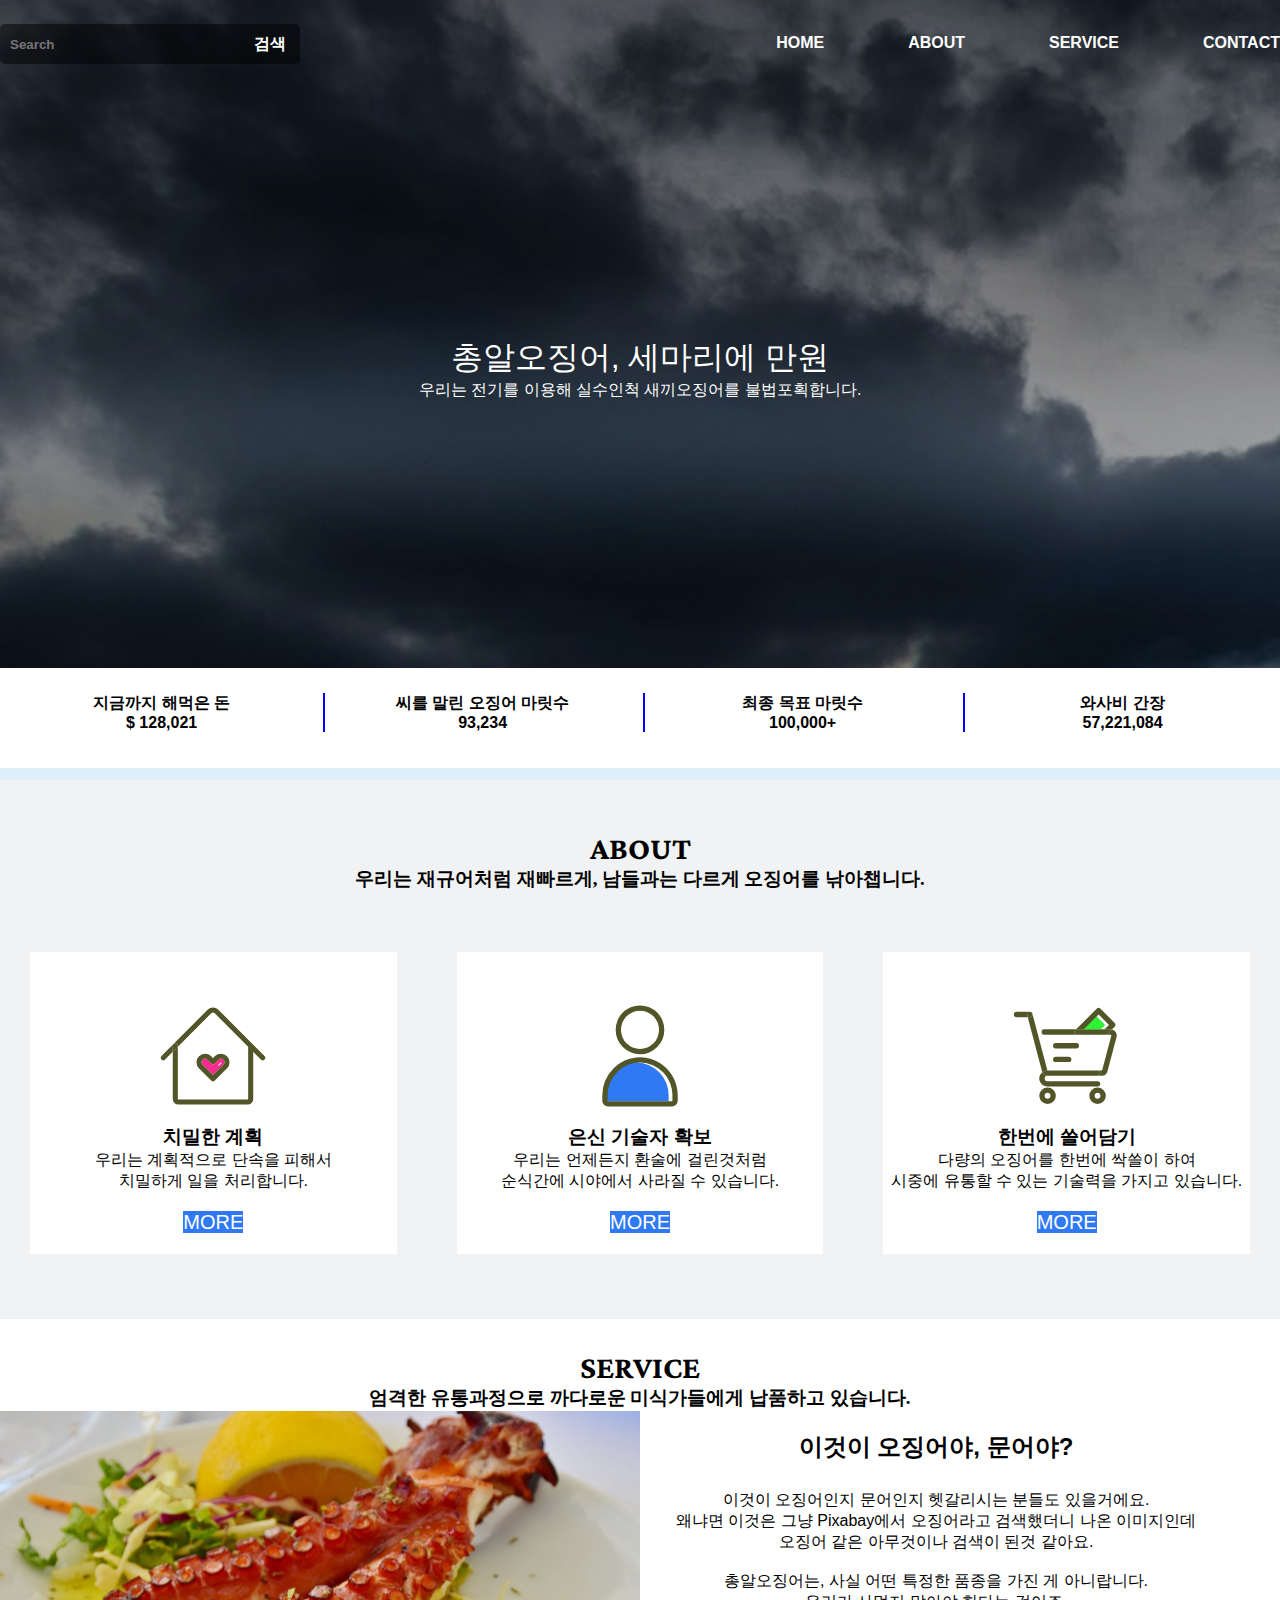
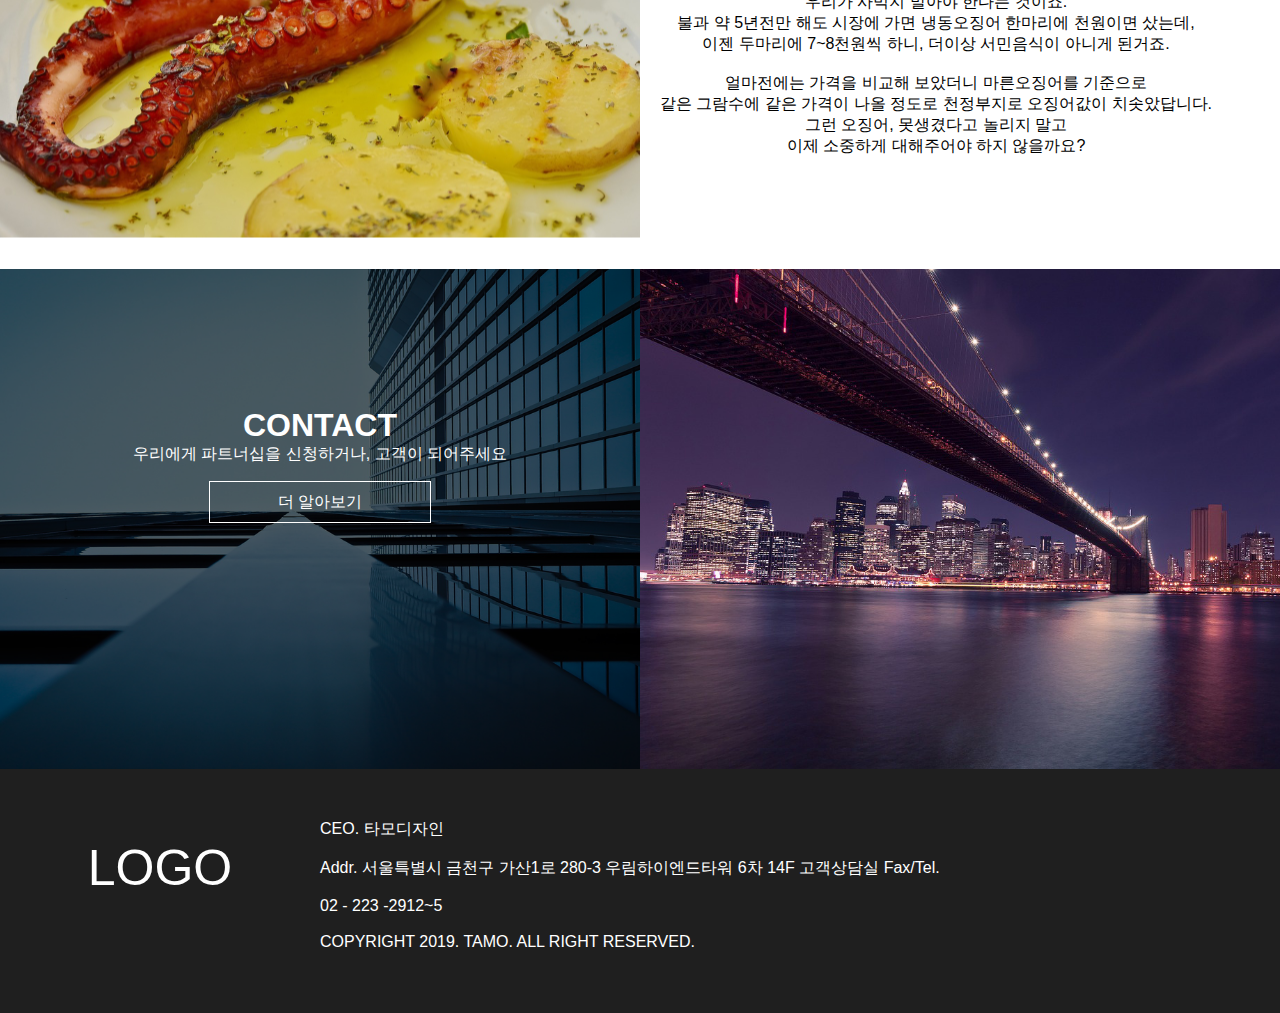
==== Part 8 html 공부하기/홈페이지 만들기 1/index.html @ d30d243d "혼자서 공부하기" ====
<!DOCTYPE html>
<html lang="ko">
    <head>
        <link rel="preconnect" href="https://fonts.googleapis.com">
        <link rel="preconnect" href="https://fonts.gstatic.com" crossorigin>
        <link rel="stylesheet"
        href="https://fonts.googleapis.com/css2?family=Crimson+Pro">
        <link rel="stylesheet"  href="style.css">
        <link rel = "icon" href ="image/favicon.ico">
    </head>
    <body>
        <div class="wrap">
            <div class="intro_bg" >
                <div class="header">
                    <div class="searchArea">
                        <form>
                            <input type="search" placeholder="Search">
                            <span>검색</span>
                        </form>
                    </div>
                    <ul class="nav">
                        <li><a href="#">HOME</a></li>
                        <li><a href="#">ABOUT</a></li>
                        <li><a href="#">SERVICE</a></li>
                        <li><a href="#">CONTACT</a></li>
                    </ul>

                </div>
                    <div class="text">
                        <h1>총알오징어, 세마리에 만원</h1>
                        <h4>우리는 전기를 이용해 실수인척 새끼오징어를 불법포획합니다.</h4>
                    </div>
            </div>
            <div>
                <div class="intro_second">
                    <div class="middle">
                        <div class="middle_4">
                            <div>
                                <h4>지금까지 해먹은 돈</h4>
                                <h4>$ 128,021</h4>
                            </div>
                        </div>

                        <div class="middle_4">
                            <div>
                                <h4>씨를 말린 오징어 마릿수</h4>
                                <h4>93,234</h4>
                            </div>
                        </div>

                        <div class="middle_4">
                            <div>
                                <h4>최종 목표 마릿수</h4>
                                <h4>100,000+</h4>
                            </div>
                        </div>

                        <div class="middle_4">
                            <div>
                                <h4>와사비 간장</h4>
                                <h4>57,221,084</h4>
                            </div>
                        </div>
                    </div>
                        <div class="middle_text">
                            <h1>ABOUT</h1>
                            <h3>우리는 재규어처럼 재빠르게, 남들과는 다르게 오징어를 낚아챕니다.</h3>
                        </div>

                        <div class="middle_third">
                            <div class="middle_third_3">
                                <div>
                                    <img src="image/icon2.svg" alt="첫번째 아이콘">
                                    <h3>치밀한 계획</h3>
                                    <li>우리는 계획적으로 단속을 피해서</li>
                                    <li>치밀하게 일을 처리합니다.</li>
                                    <div><a class="MORE" href="#">MORE</a></div>
                                </div>
                            </div>

                            <div class="middle_third_3">
                                <div>
                                    <img src="image/icon0.svg" alt="첫번째 아이콘">
                                    <h3>은신 기술자 확보</h3>
                                    <li>우리는 언제든지 환술에 걸린것처럼</li>
                                    <li>순식간에 시야에서 사라질 수 있습니다.</li>
                                    <div><a class="MORE" href="#">MORE</a></div>
                                </div>
                            </div>

                            <div class="middle_third_3">
                                <div>
                                    <img src="image/icon1.svg" alt="첫번째 아이콘">
                                    <h3>한번에 쓸어담기</h3>
                                    <li>다량의 오징어를 한번에 싹쓸이 하여</li>
                                    <li>시중에 유통할 수 있는 기술력을 가지고 있습니다.</li>
                                    <div><a class="MORE" href="#">MORE</a></div>
                                </div>
                            </div>

                        </div>

                </div>
            </div>


            <div class="intro_third">
                <div class="third">
                    <div class="third_text">
                        <h1>SERVICE</h1>
                        <h3>엄격한 유통과정으로 까다로운 미식가들에게 납품하고 있습니다.</h3>
                    </div>
                    <div class="service">
                        <div class="food_photo">
                          <img src="image/food.png">
                        </div>
                        <div class="contents2">
                            <h2>이것이 오징어야, 문어야?</h2>
                            이것이 오징어인지 문어인지 헷갈리시는 분들도 있을거에요. <br>
                            왜냐면 이것은 그냥 Pixabay에서 오징어라고 검색했더니 나온 이미지인데 <br>
                            오징어 같은 아무것이나 검색이 된것 같아요. <br><br>
                            
                            총알오징어는, 사실 어떤 특정한 품종을 가진 게 아니랍니다. <br>
                            우리가 사먹지 말아야 한다는 것이죠. <br>
                            불과 약 5년전만 해도 시장에 가면 냉동오징어 한마리에 천원이면 샀는데, <br>
                            이젠 두마리에 7~8천원씩 하니, 더이상 서민음식이 아니게 된거죠. <br><br>
                            
                            얼마전에는 가격을 비교해 보았더니 마른오징어를 기준으로 <br>
                            같은 그람수에 같은 가격이 나올 정도로 천정부지로 오징어값이 치솟았답니다. <br>
                            그런 오징어, 못생겼다고 놀리지 말고 <br>
                            이제 소중하게 대해주어야 하지 않을까요?<br>
                        </div>
                      </div>
              
                </div>
            </div>

            <div class="intro_Fourth">
                <div class="intro_Fourth_text">
                    <ul>
                        <li>
                            <h1>CONTACT</h1>
                            <div>우리에게 파트너십을 신청하거나, 고객이 되어주세요</div>
                            <div class="more2">더 알아보기</div>
                        </li>
                        <li></li>
                    </ul>
                </div>
            </div>
            <div class="intro_Fifth">
                <div class="intro_Fifth_text">
                    <ul>
                        <li>
                            <div>LOGO</div>
                            <div>
                                CEO. 타모디자인 <br><br>
                                Addr. 서울특별시 금천구 가산1로 280-3 우림하이엔드타워 6차 14F 고객상담실 Fax/Tel. <br><br>
                                02 - 223 -2912~5 <br><br>
                                COPYRIGHT 2019. TAMO. ALL RIGHT RESERVED.
                            </div>
                        </li>
                    </ul>
                </div>
            </div>
        </div>

    </body> 
</html>
---- Part 8 html 공부하기/홈페이지 만들기 1/style.css ----
*{
    font-family: 'Nanum Myeongjo',sans-serif;
    list-style: none;
    text-decoration: none;
    border-collapse: collapse;
    margin: 0px;
    padding: 0px;
    color: black;
}

.intro_bg{
    background-image:url("image/intro.png");
    width: 100%;
    height: 718px;
}
.text{
    margin-top: 250px;
    text-align: center;
}
.text > h1{
    color: white;
    font-weight: normal;
}

.text > h4{
    color: white;
    font-weight: normal;
}

.header{
    display: flex;
    width: 1280px;
    margin: auto;
    height: 86px;
}

.searchArea{
    width: 300px;
    height: 40px;
    background: rgba(0, 0, 0, 0.5);
    border-radius: 5px;
    margin-top: 24px;
}

.searchArea > form > input{
    border: none;
    font-weight: bolder;
    padding: 10px;
    width: 250px;
    height: 40px;
    color: white;
    background: rgba(0, 0, 0, 0);
}
.searchArea > form > span{
    width: 50px;
    color: white;
    font-weight: bold;
    cursor: pointer;
}

.nav{
    font-weight:bolder;
    display: flex;
    line-height: 86px;
    justify-content: flex-end;
    width: calc(1280px - 300px);
    
}

.nav > li{
    margin-left: 84px;
}

.nav > li > a {
    color: white;
}

.intro_second{
    background-color:#F1F2F3;
    width: 100%;
    height: 601px;
}

.intro_third{
    background-color: white;
    width: 100%;
    height: 550px;
}

.middle {
    display: flex;
    width: 1280px;
    margin: auto;
    position: relative;
    top: -50px;
}

.middle_4{
    flex: 1;
    top: 652px;
    left: 320px;
    width: 280px;
    height: 100px;
    background: #FFFFFF 0% 0% no-repeat padding-box;
    text-align: center;
    border-bottom: 12px solid #dcf1fb; padding: 0 0 0 0.2em;
    
}
.middle_4 > div{
    margin-top: 25px;
}
.middle_4:not(:first-child) > div{
    border-left: 2px solid blue;
}

.middle_text{
    text-align: center;
}

.middle_text > h1{
    font-family: 'Crimson Pro', serif;
}
.middle_text > h3{
    font-family: 'Nanum Myeongjo', serif;
}

.middle_third{
    display: flex;
    text-align: center;
    width: 1280px;
    margin: auto;
    padding-top: 30px;
}
.middle_third_3{
    top: 967px;
    left: 319px;
    width: 413px;
    height: 302px;
    background-color: white;
    margin: 30px;
}
.middle_third_3 > div{
    padding-top: 40px;
}

.middle_third_3> div >div{
    padding-top: 15px;

}


.MORE{
    width:100px;
    height: 30px;
    background: #2F7AF4;
    color: #fff;
    font-size: 20px;
    line-height: 30px;
    margin:25px auto;
  
}

.intro_Fourth{
    background-image:url("image/contact.png");
    width: 100%;
    height: 500px;
    /* 아래 세줄코드는 배경이미지를 조정하여 화면에 맞게 배열해준다 */
    background-repeat: no-repeat;
    background-position: center;
    background-size: cover;
}
.intro_Fifth{
    background-color: #1F1F1F;
    width: 100%;
    height: 244px;
}

.third_text > h1{
    font-family: 'Crimson Pro', serif;
}
.third_text > h3{
    font-family: 'Nanum Myeongjo', serif;
}

.third{
    text-align: center;
    padding-top: 30px;
}
.service {
    width:1280px;
    display: flex;
    margin: auto;
    height:427px;
  }

  
  .service > .contents2 {
    padding: 20px;
  }
  .service > .contents2 > h2{
    margin-bottom: 27px;
  }
  

.intro_Fourth_text > ul{
    display: flex;
    padding-top: 138px;
}
.intro_Fourth_text > ul > li{
    flex: 1;
    text-align: center;
}
.intro_Fourth_text > ul > li >h1,
.intro_Fourth_text > ul > li > div{
    color: white;
}
.more2{
    width:220px;
    height:40px;
    border: 1px solid #fff;
    color: #fff;
    line-height: 40px;
    cursor: pointer;
    margin:16px auto;
}

.logo{
    width: 118px;
    height: 118px;
}

.intro_Fifth_text > ul >li{
    display: flex;
    padding-top: 50px;
    
}

.intro_Fifth_text > ul >li >:first-child{
    flex: 3;
    font-size: 50px;
    text-align: center;
    padding-top: 20px;
    color: white;

}

.intro_Fifth_text > ul >li >:last-child{
    flex: 9;
    color: white;
}
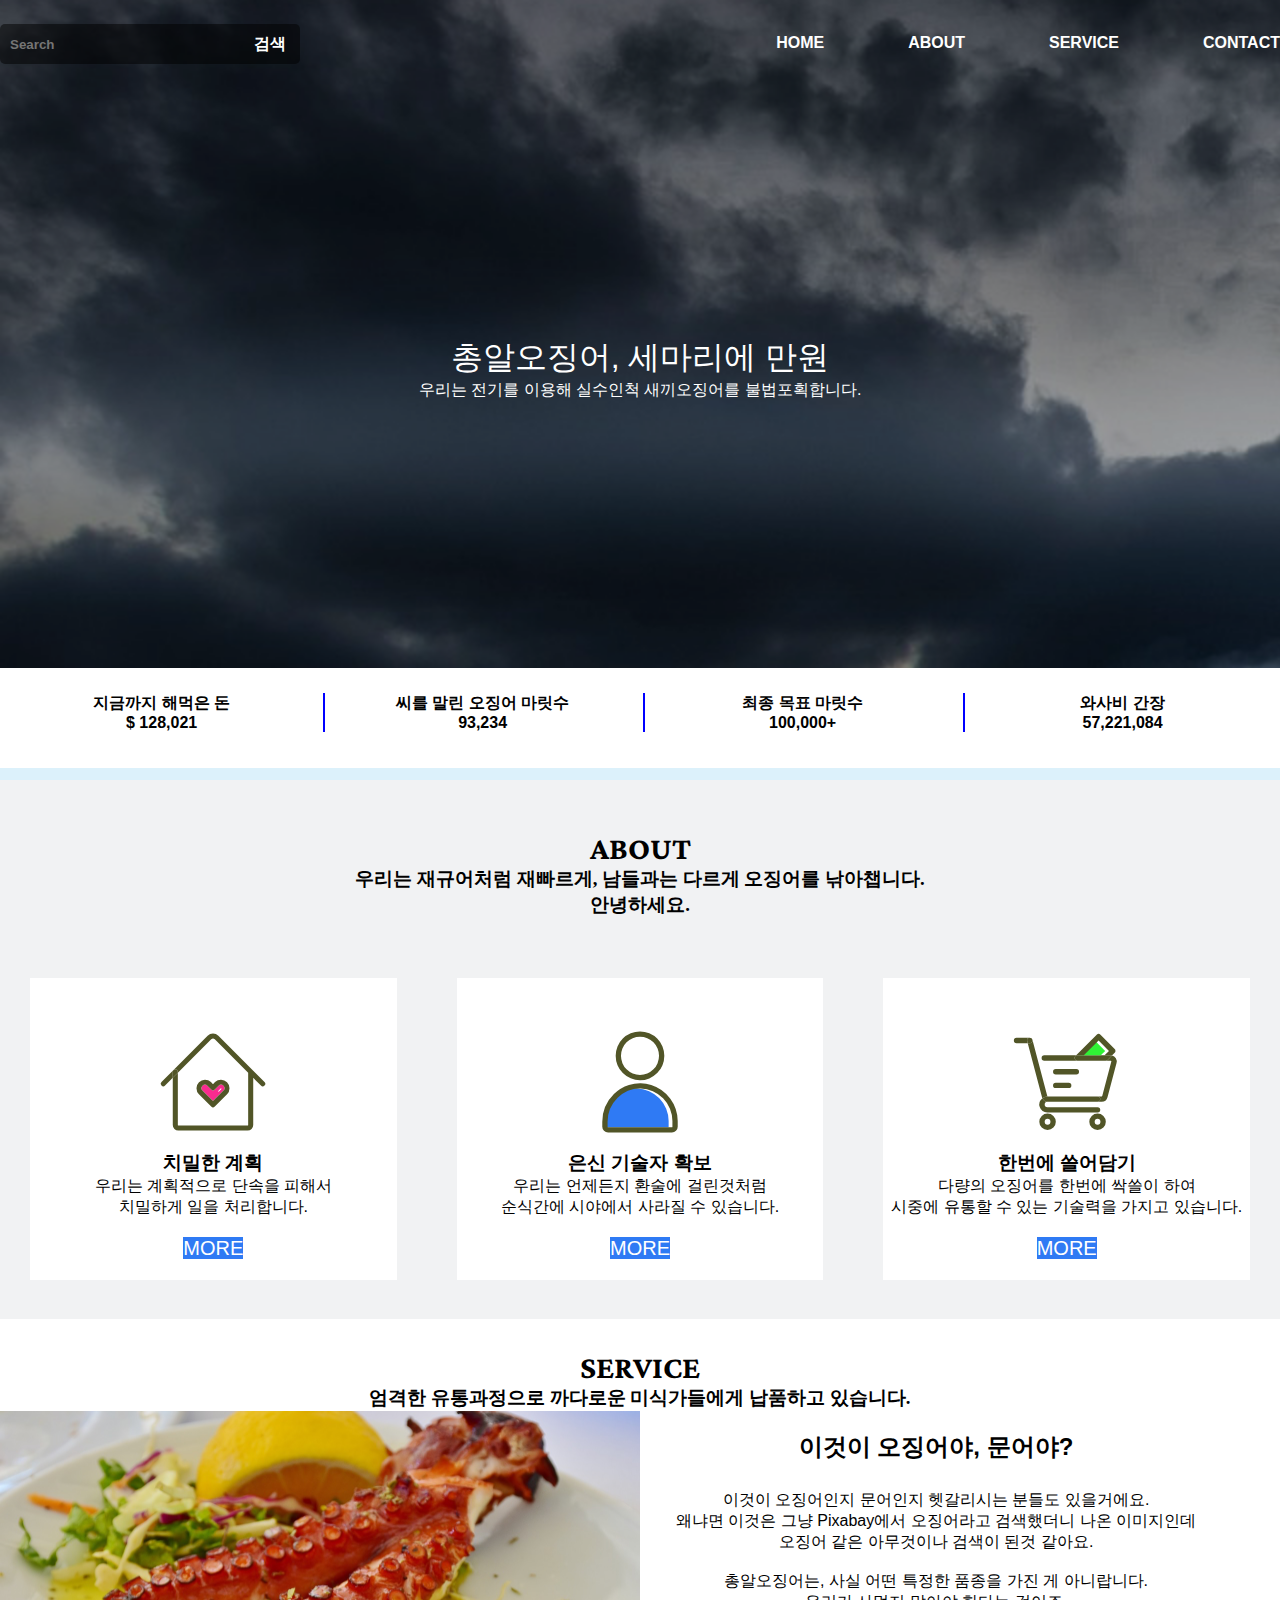
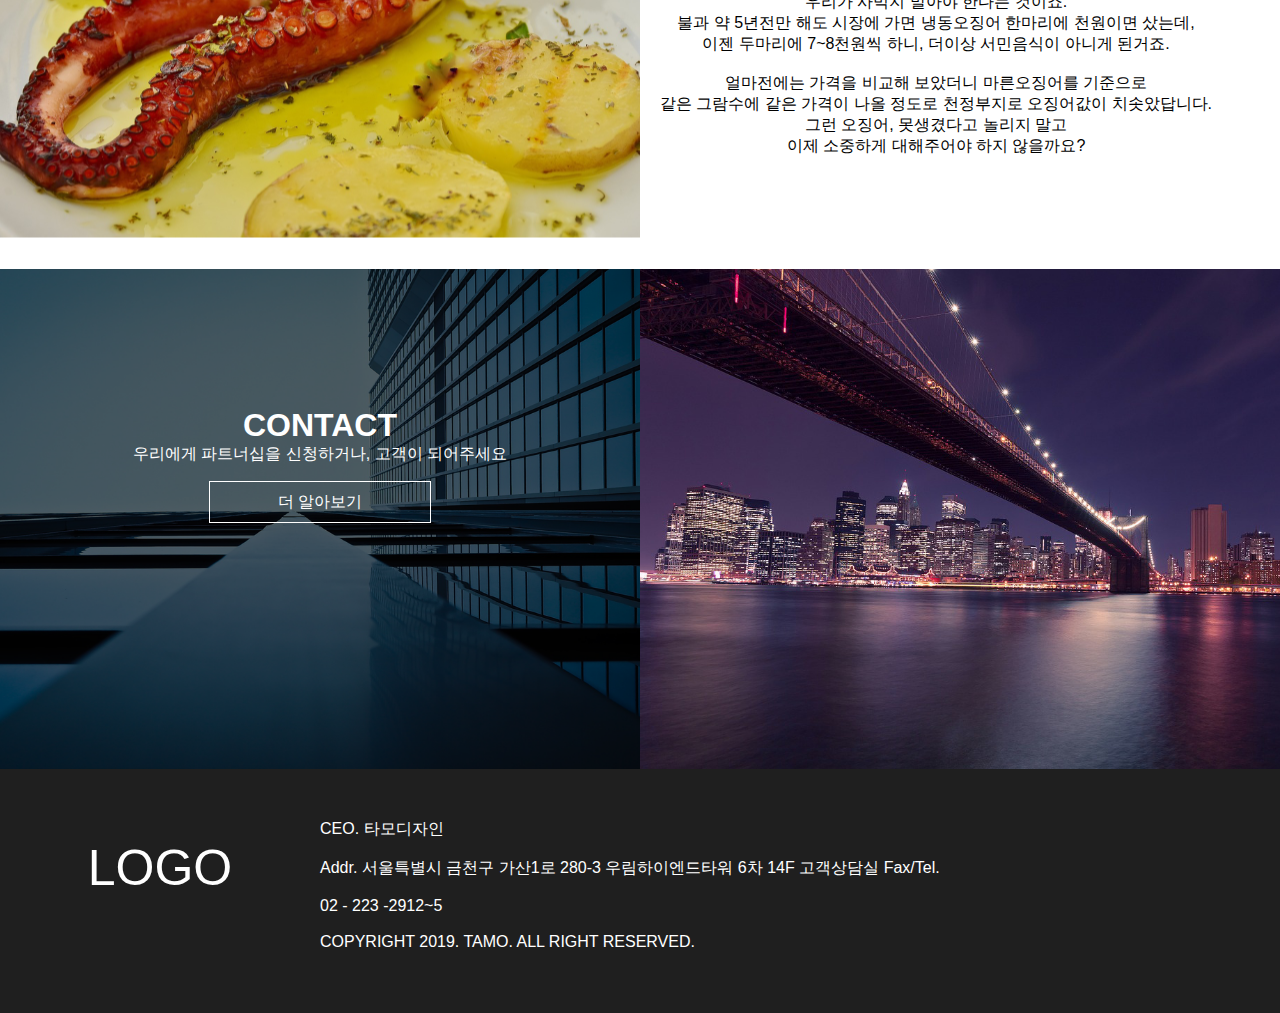
==== commit 9b1ce04b: "공부하기" ====
--- a/Part 8 html 공부하기/홈페이지 만들기 1/index.html
+++ b/Part 8 html 공부하기/홈페이지 만들기 1/index.html
@@ -65,6 +65,7 @@
                         <div class="middle_text">
                             <h1>ABOUT</h1>
                             <h3>우리는 재규어처럼 재빠르게, 남들과는 다르게 오징어를 낚아챕니다.</h3>
+                            <h3>안녕하세요.</h3>
                         </div>
 
                         <div class="middle_third">
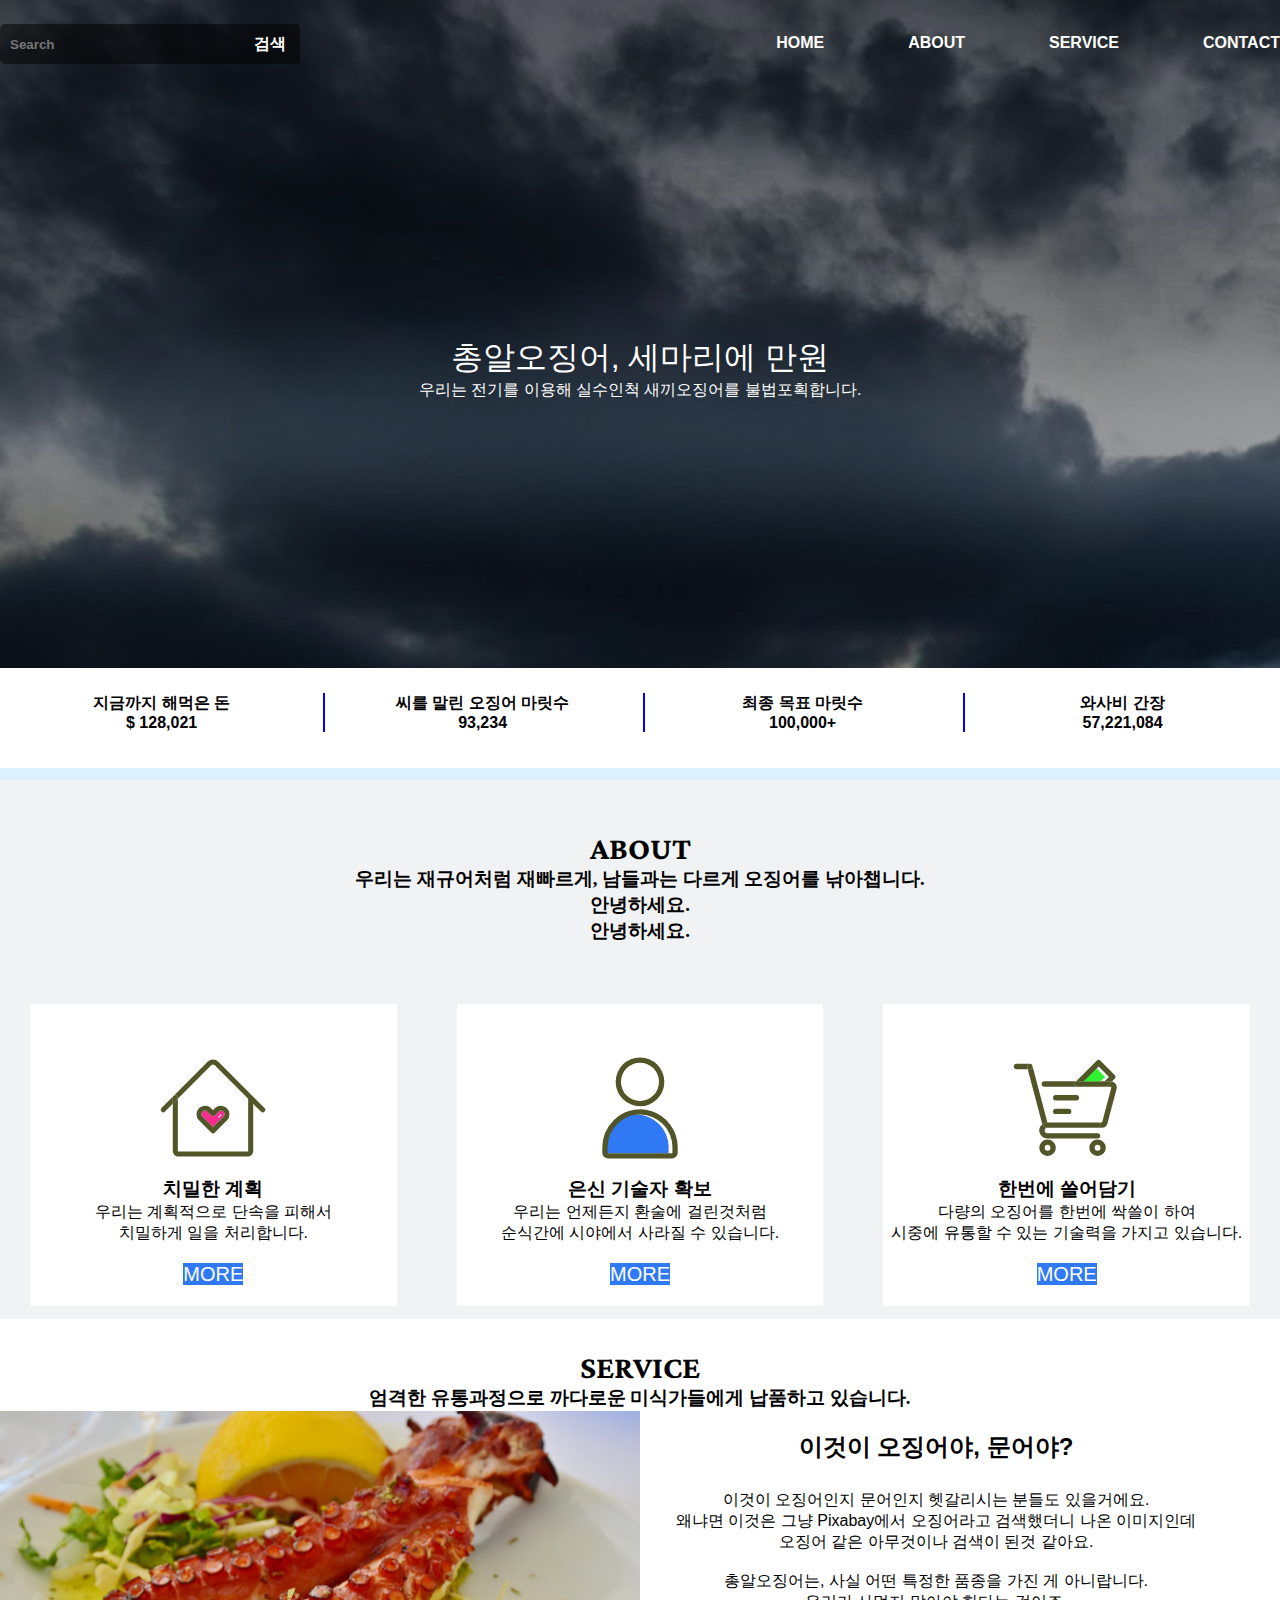
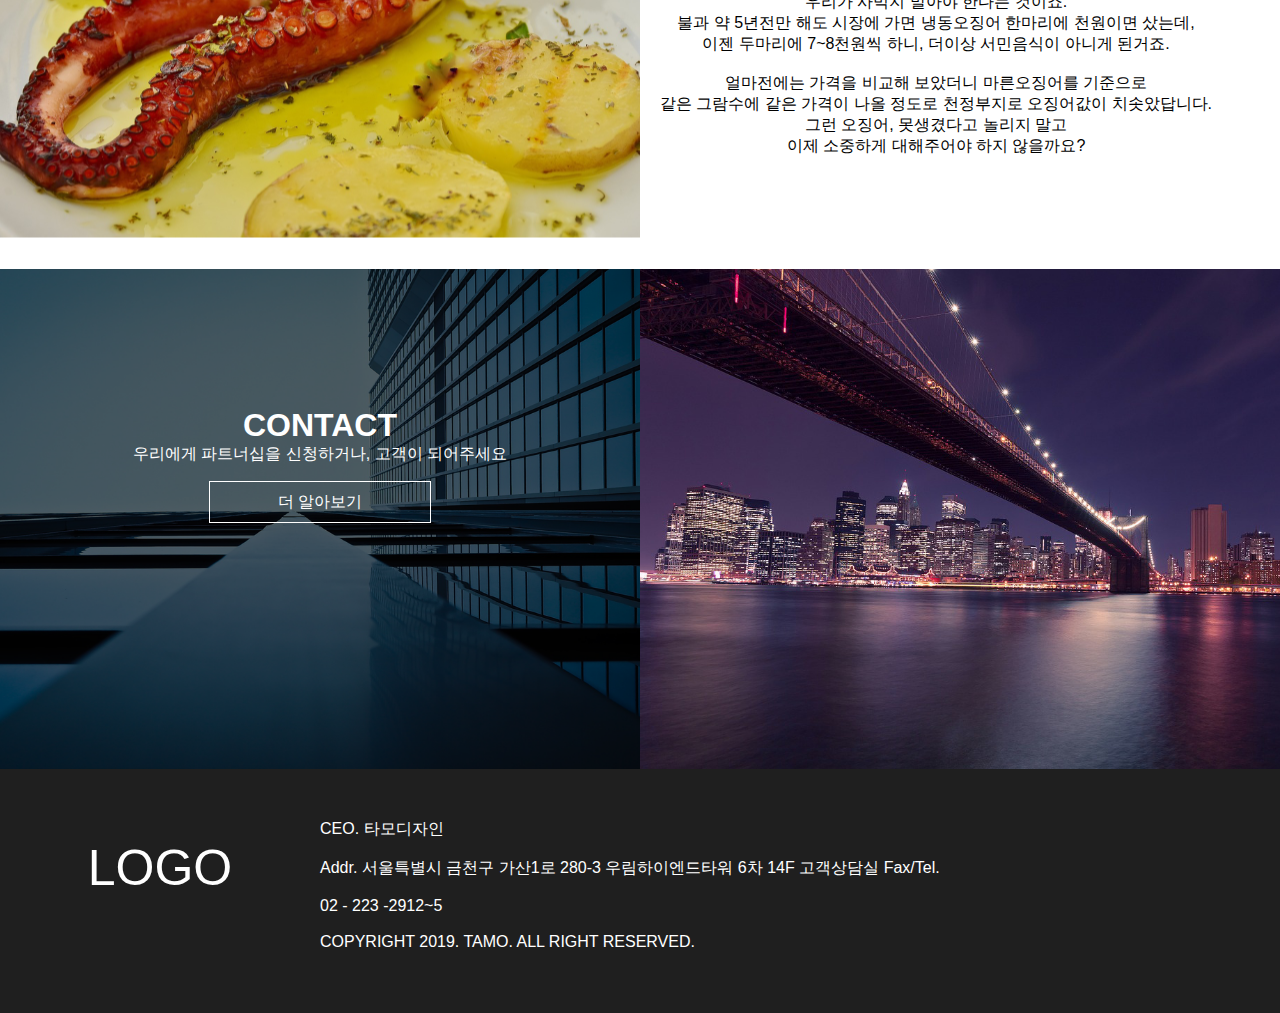
==== commit bc7abe6c: "혼자서 공부하기" ====
--- a/Part 8 html 공부하기/홈페이지 만들기 1/index.html
+++ b/Part 8 html 공부하기/홈페이지 만들기 1/index.html
@@ -65,6 +65,7 @@
                         <div class="middle_text">
                             <h1>ABOUT</h1>
                             <h3>우리는 재규어처럼 재빠르게, 남들과는 다르게 오징어를 낚아챕니다.</h3>
+                            <h3>안녕하세요.</h3>
                             <h3>안녕하세요.</h3>
                         </div>
 
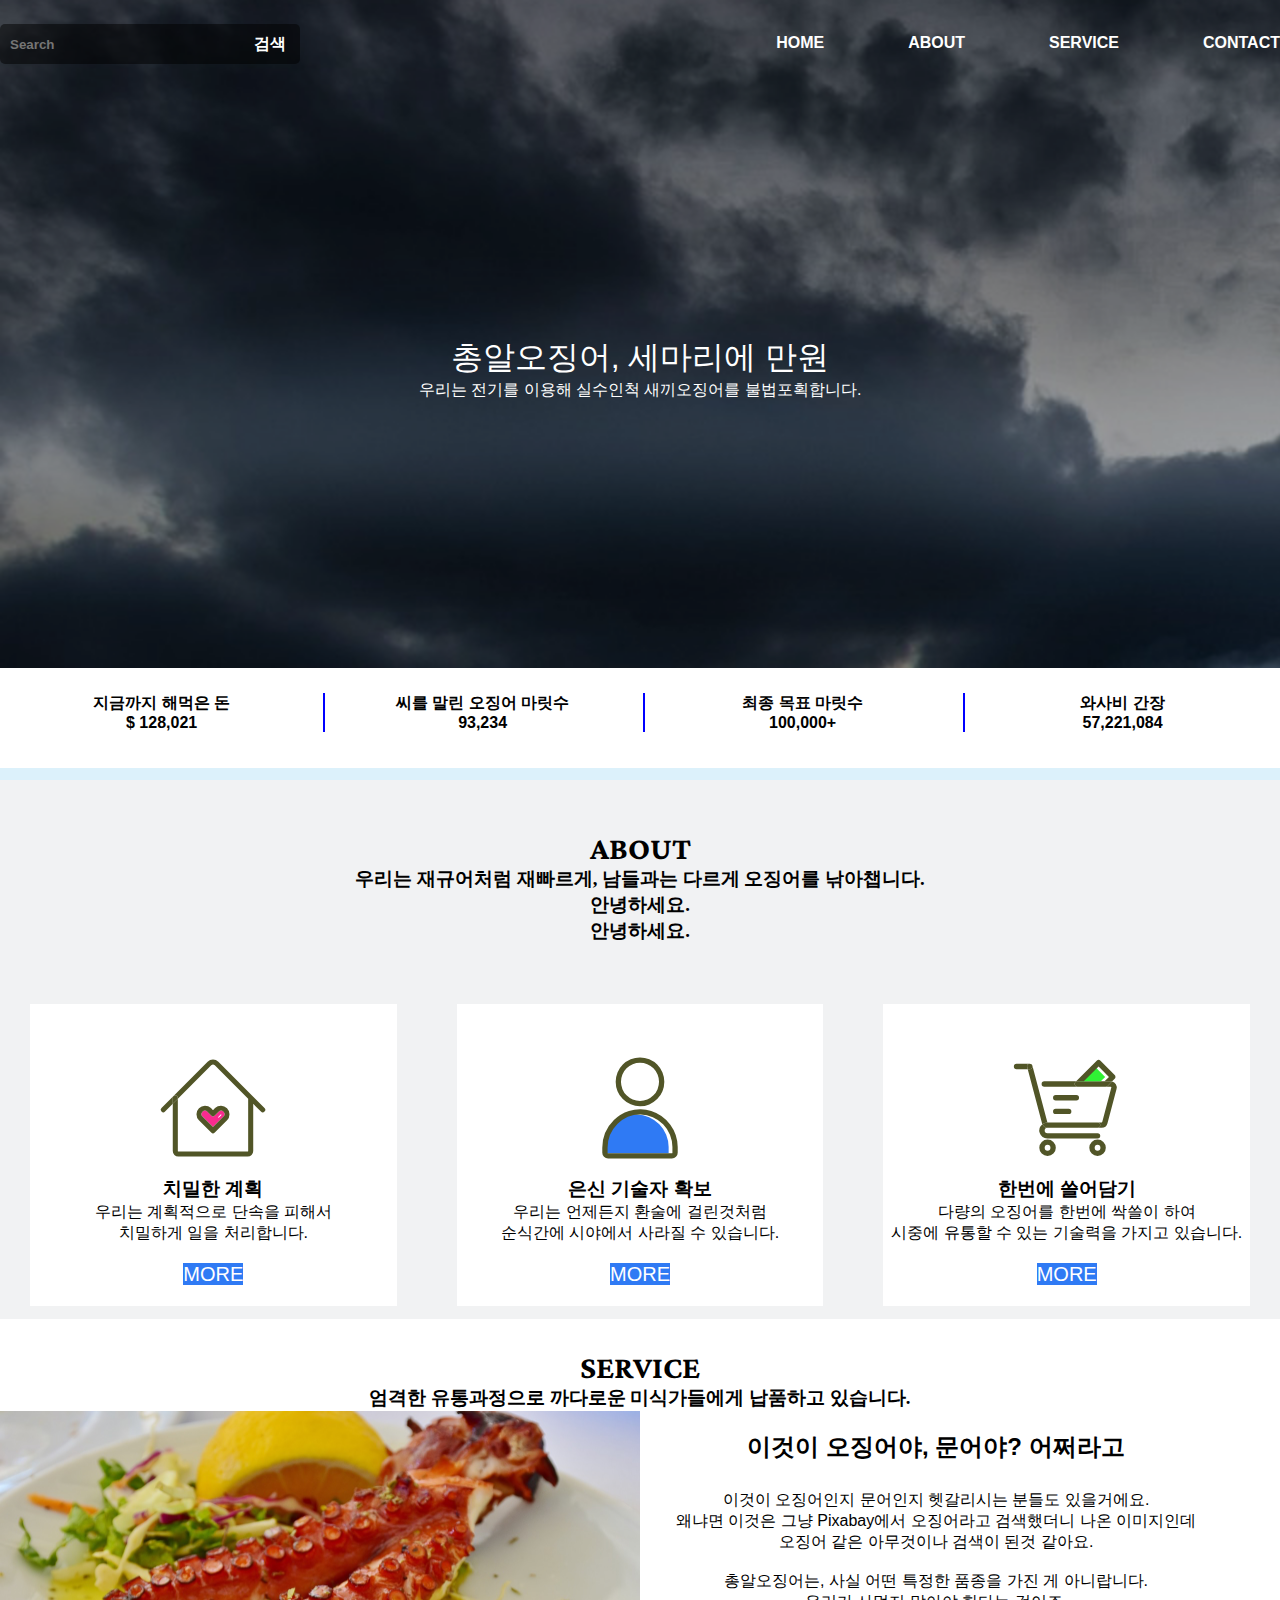
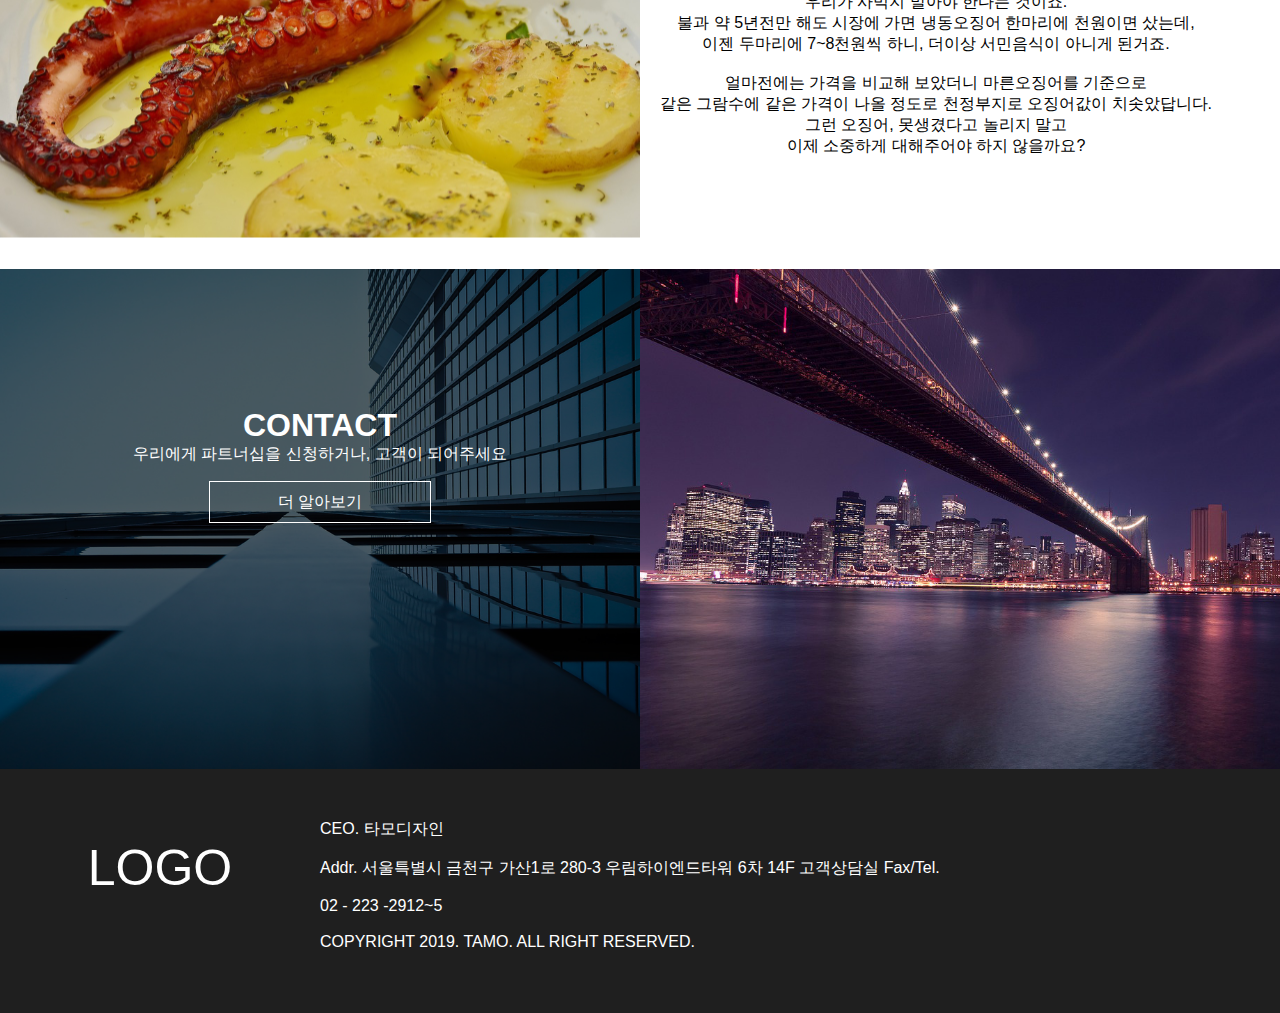
==== commit 62c9cc88: "수정" ====
--- a/Part 8 html 공부하기/홈페이지 만들기 1/index.html
+++ b/Part 8 html 공부하기/홈페이지 만들기 1/index.html
@@ -117,7 +117,7 @@
                           <img src="image/food.png">
                         </div>
                         <div class="contents2">
-                            <h2>이것이 오징어야, 문어야?</h2>
+                            <h2>이것이 오징어야, 문어야?  어쩌라고</h2>
                             이것이 오징어인지 문어인지 헷갈리시는 분들도 있을거에요. <br>
                             왜냐면 이것은 그냥 Pixabay에서 오징어라고 검색했더니 나온 이미지인데 <br>
                             오징어 같은 아무것이나 검색이 된것 같아요. <br><br>
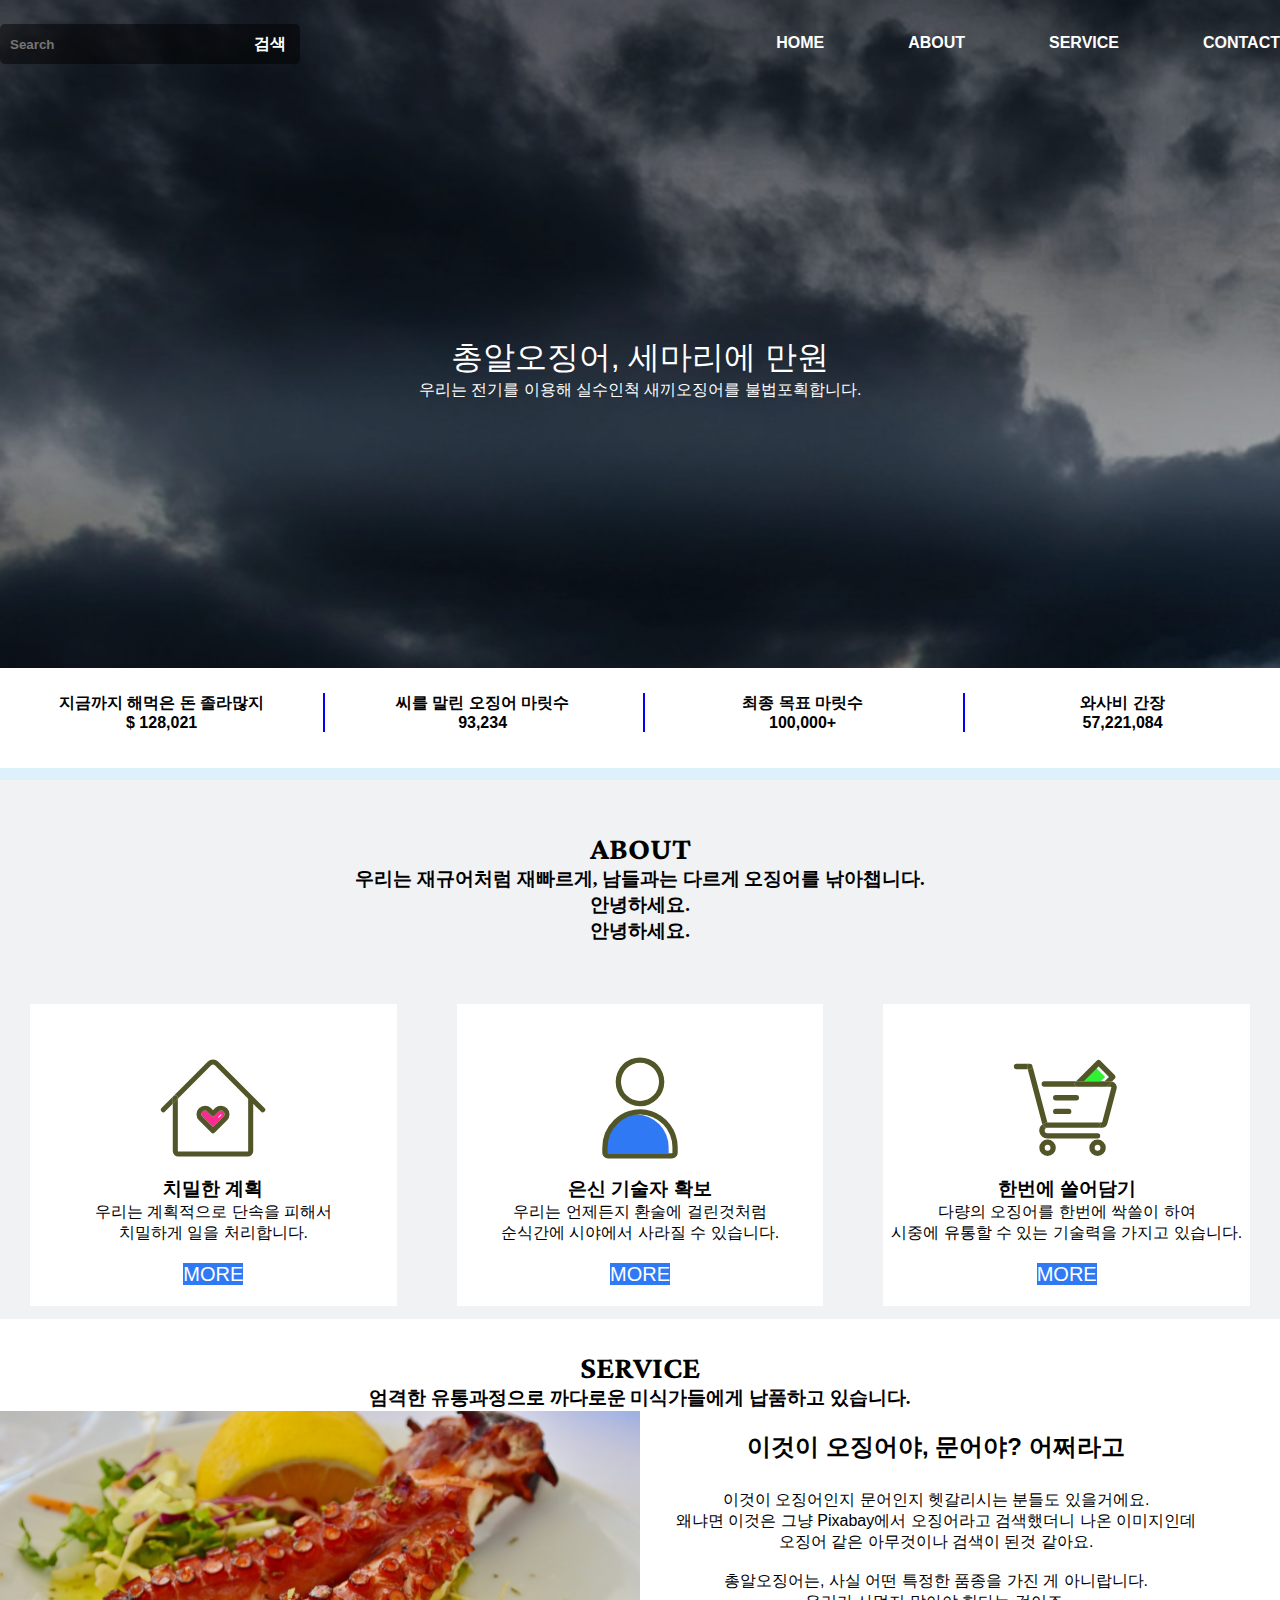
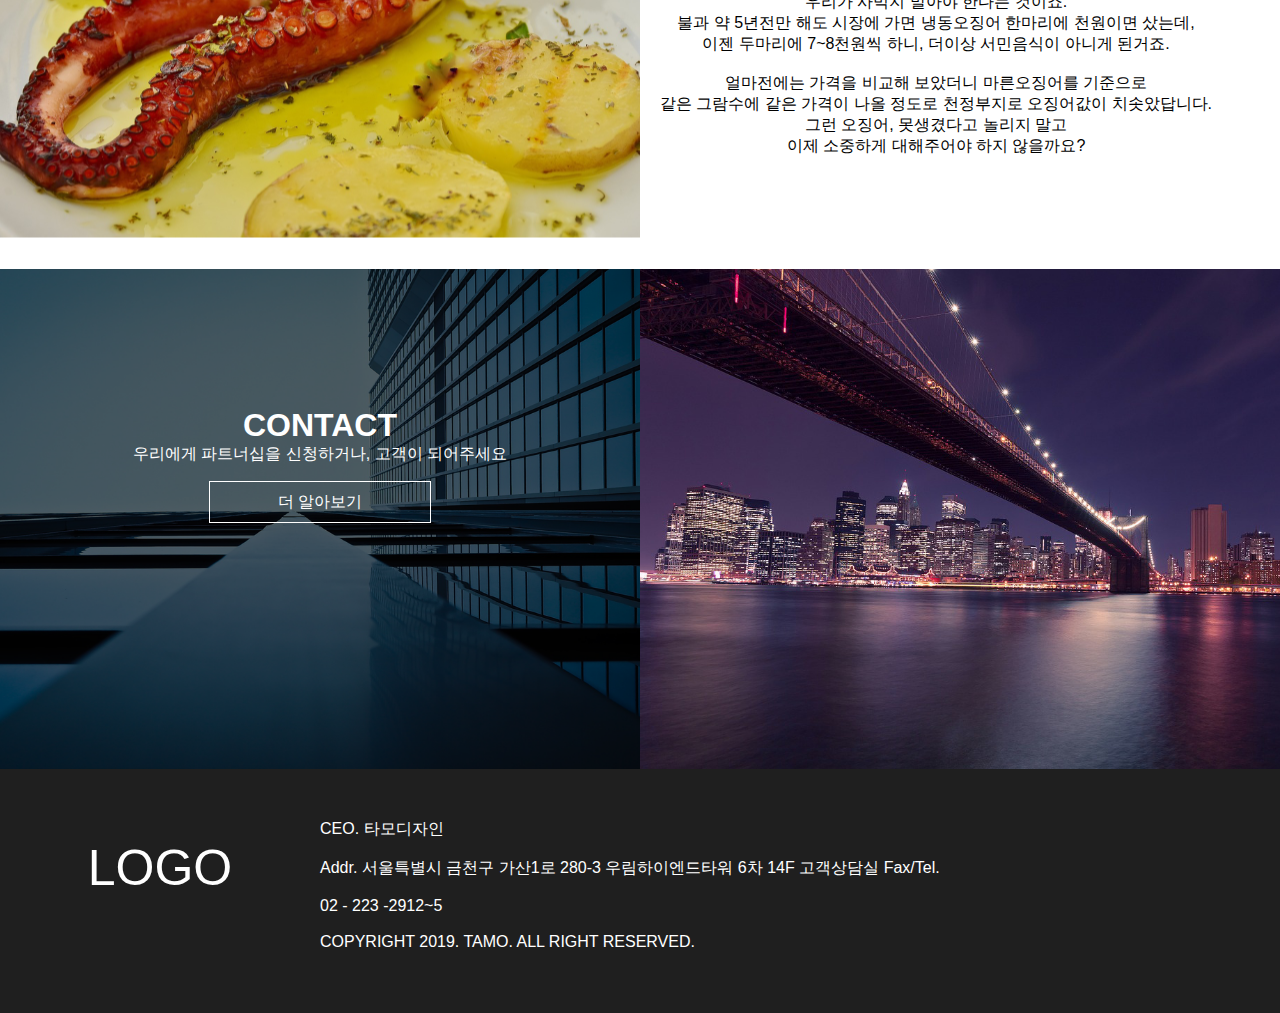
==== commit 39169ce9: "혼자서 공부하기" ====
--- a/Part 8 html 공부하기/홈페이지 만들기 1/index.html
+++ b/Part 8 html 공부하기/홈페이지 만들기 1/index.html
@@ -36,7 +36,8 @@
                     <div class="middle">
                         <div class="middle_4">
                             <div>
-                                <h4>지금까지 해먹은 돈</h4>
+                                <h4>지금까지 해먹은 돈 졸라많지
+                                </h4>
                                 <h4>$ 128,021</h4>
                             </div>
                         </div>
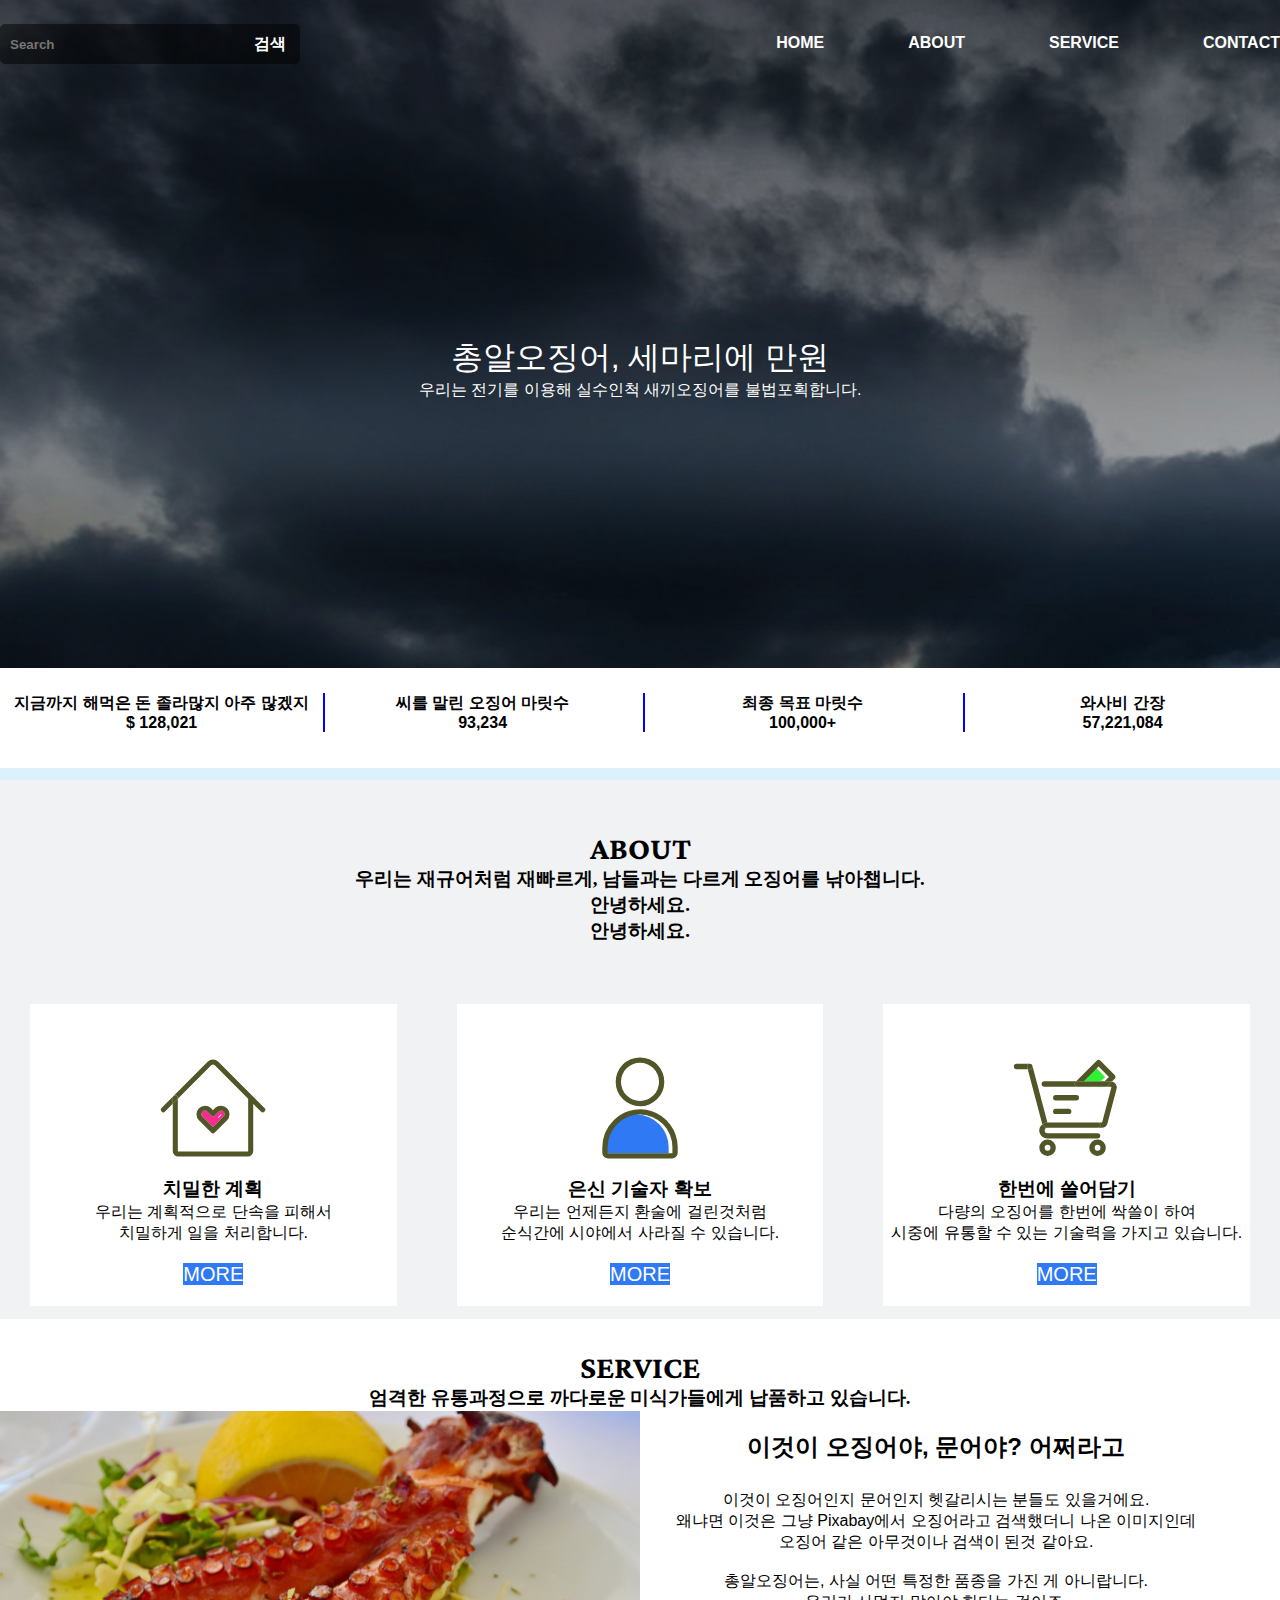
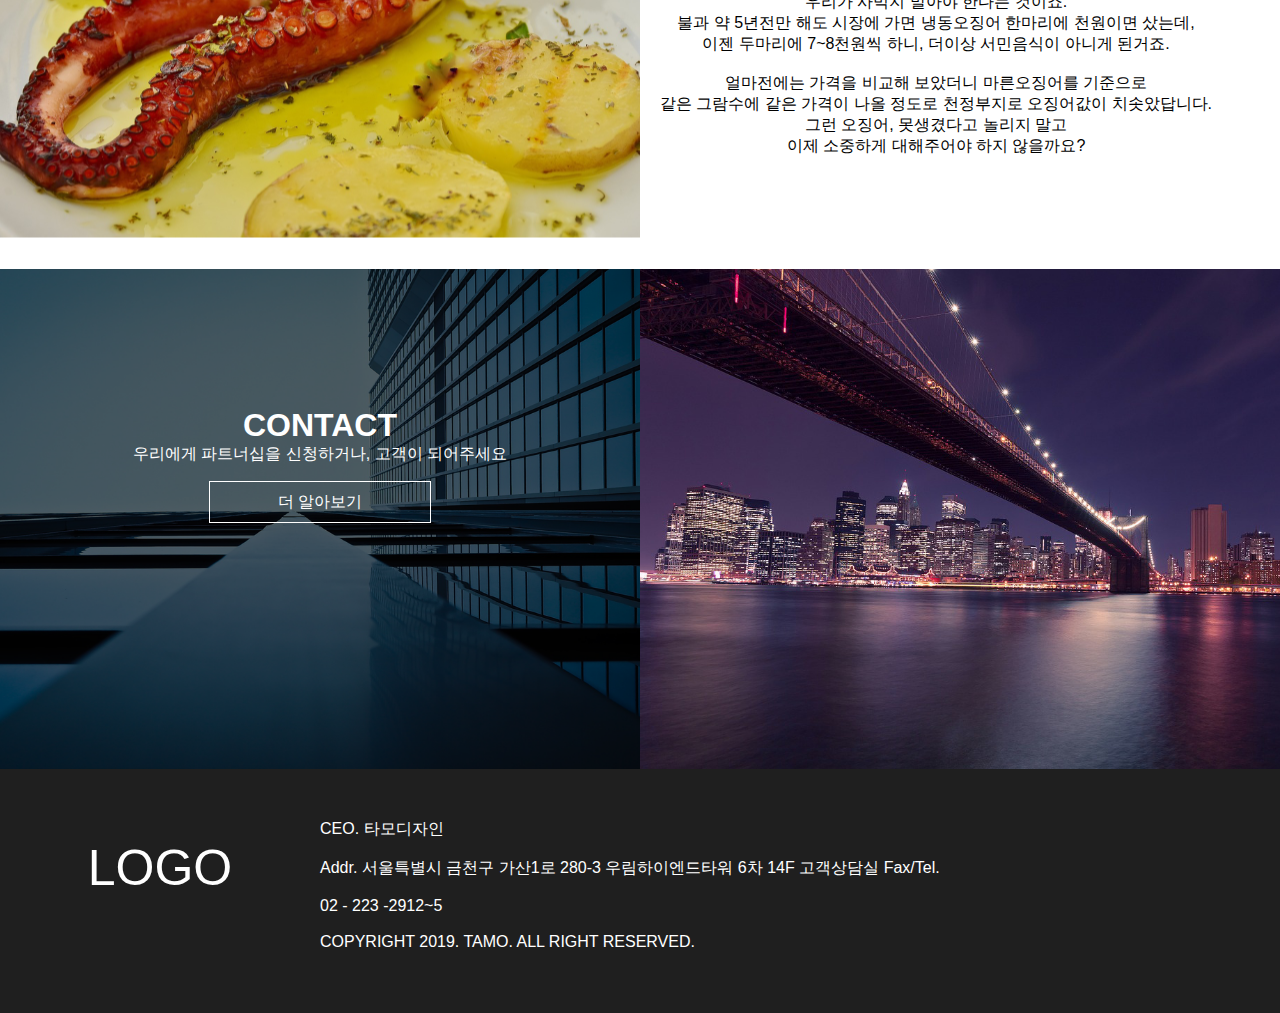
==== commit fce4142c: "혼자서 공부하기" ====
--- a/Part 8 html 공부하기/홈페이지 만들기 1/index.html
+++ b/Part 8 html 공부하기/홈페이지 만들기 1/index.html
@@ -36,7 +36,7 @@
                     <div class="middle">
                         <div class="middle_4">
                             <div>
-                                <h4>지금까지 해먹은 돈 졸라많지
+                                <h4>지금까지 해먹은 돈 졸라많지 아주 많겠지
                                 </h4>
                                 <h4>$ 128,021</h4>
                             </div>
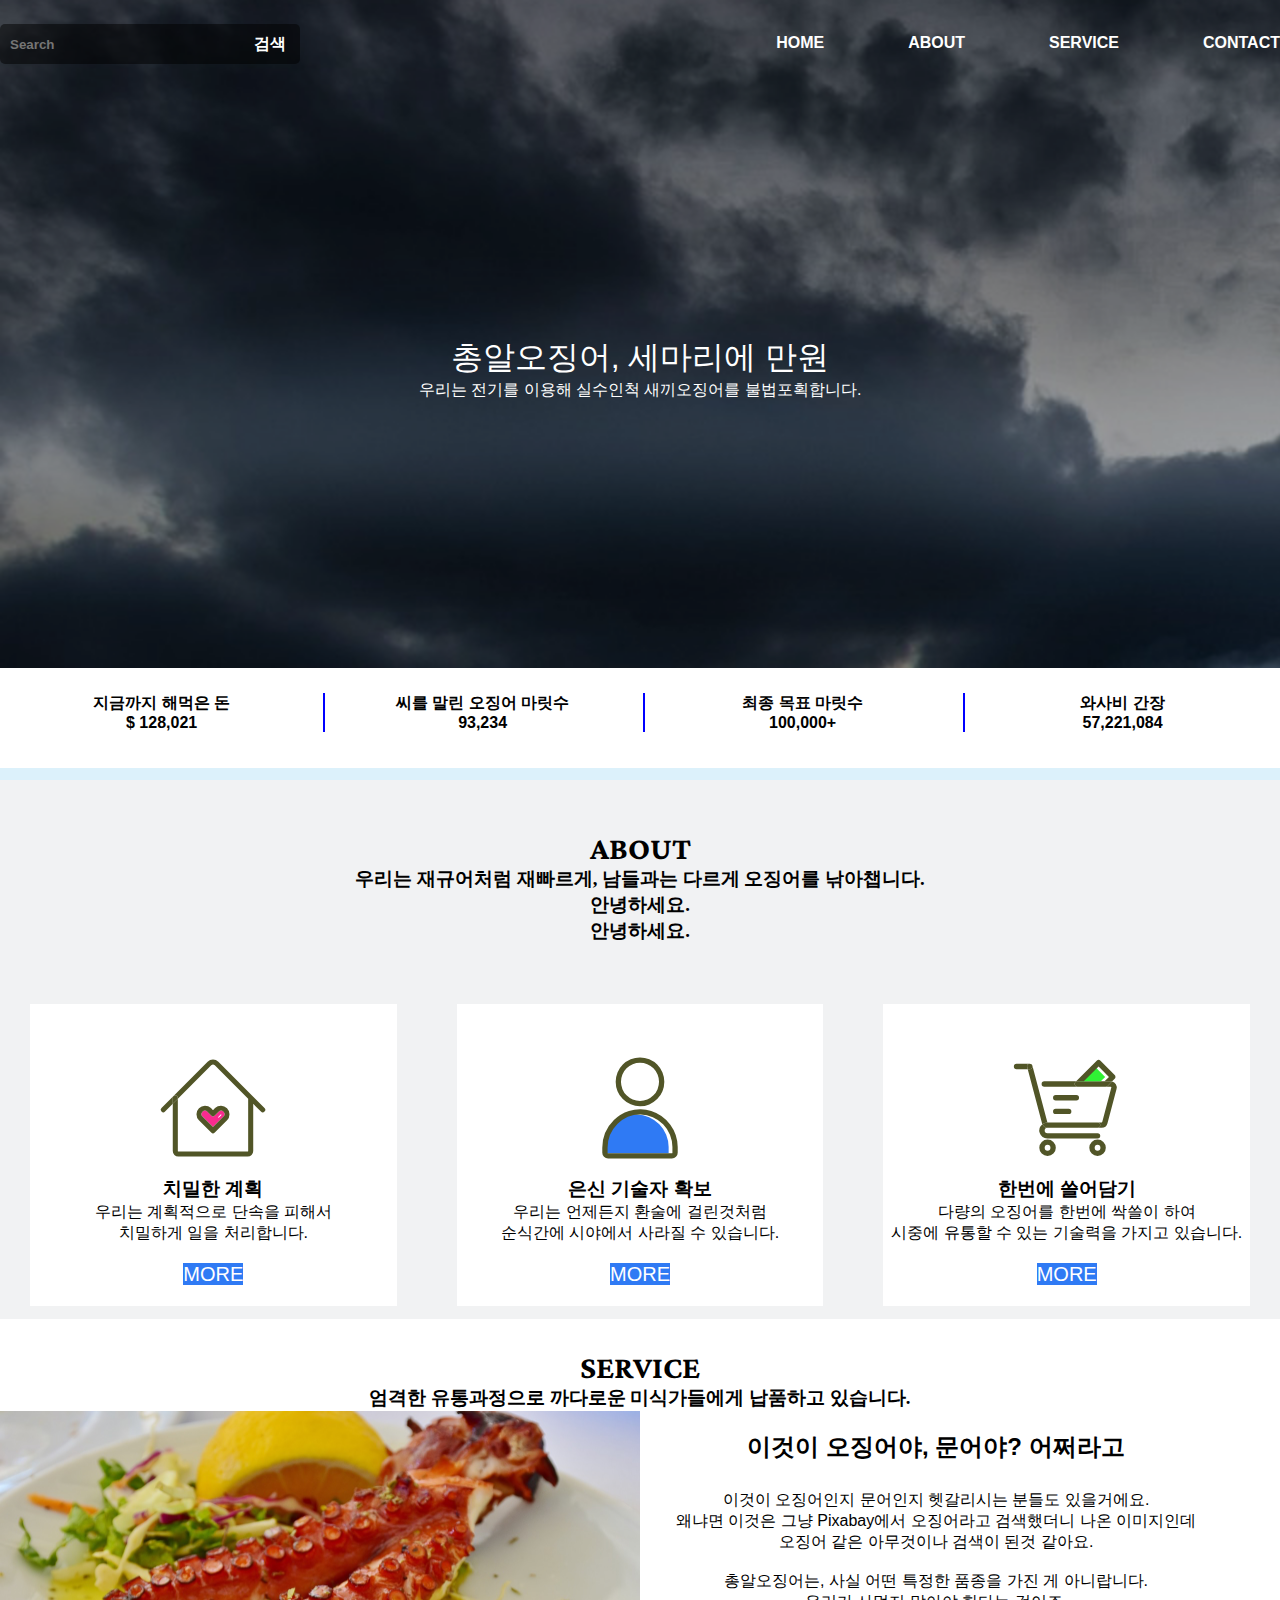
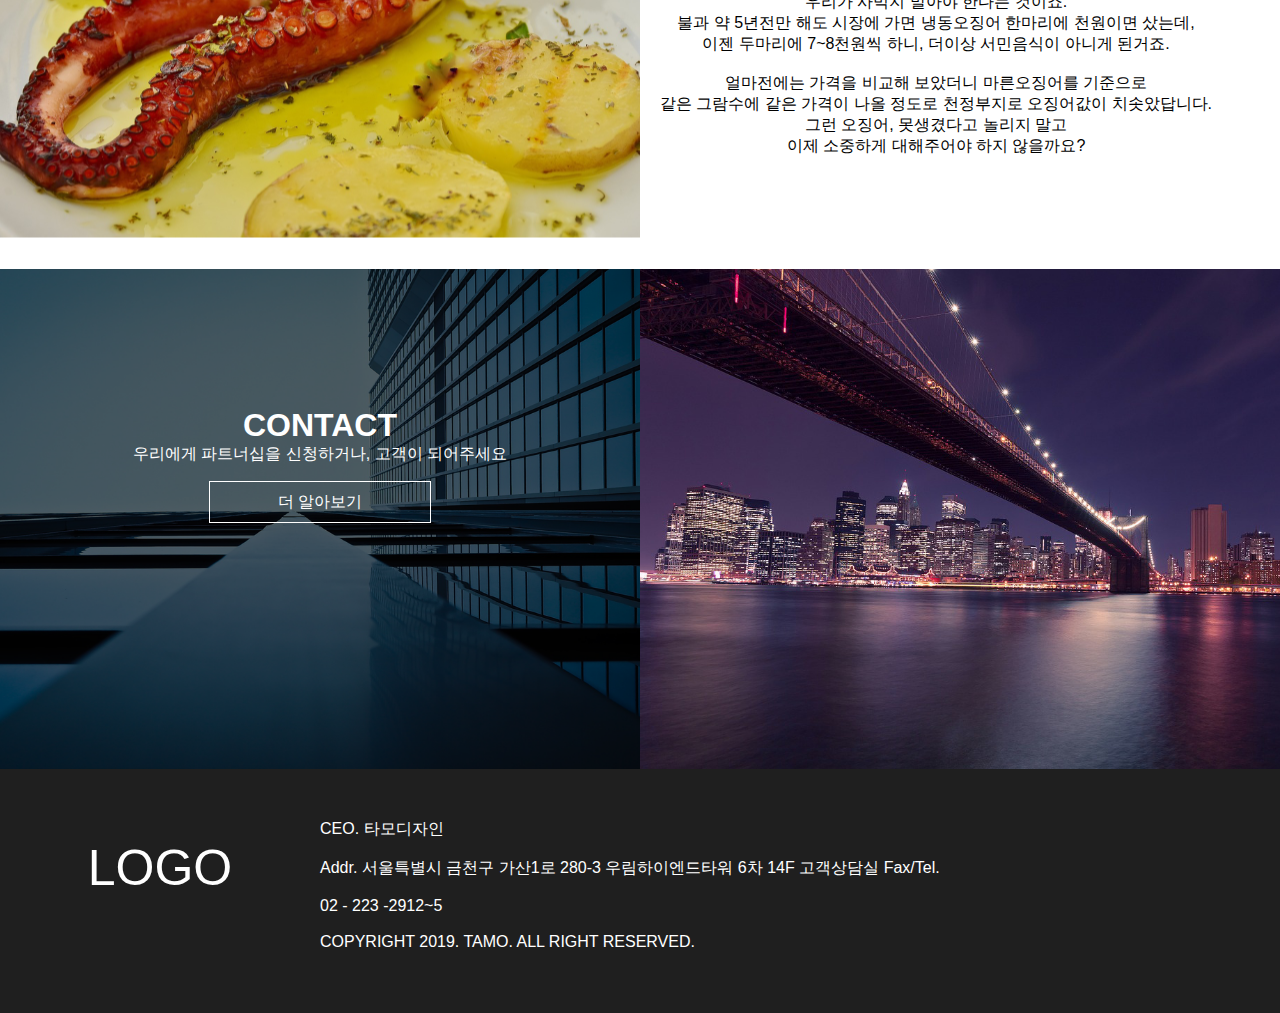
==== commit 1abec20f: "혼자서 공부학" ====
--- a/Part 8 html 공부하기/홈페이지 만들기 1/index.html
+++ b/Part 8 html 공부하기/홈페이지 만들기 1/index.html
@@ -36,7 +36,7 @@
                     <div class="middle">
                         <div class="middle_4">
                             <div>
-                                <h4>지금까지 해먹은 돈 졸라많지 아주 많겠지
+                                <h4>지금까지 해먹은 돈
                                 </h4>
                                 <h4>$ 128,021</h4>
                             </div>
